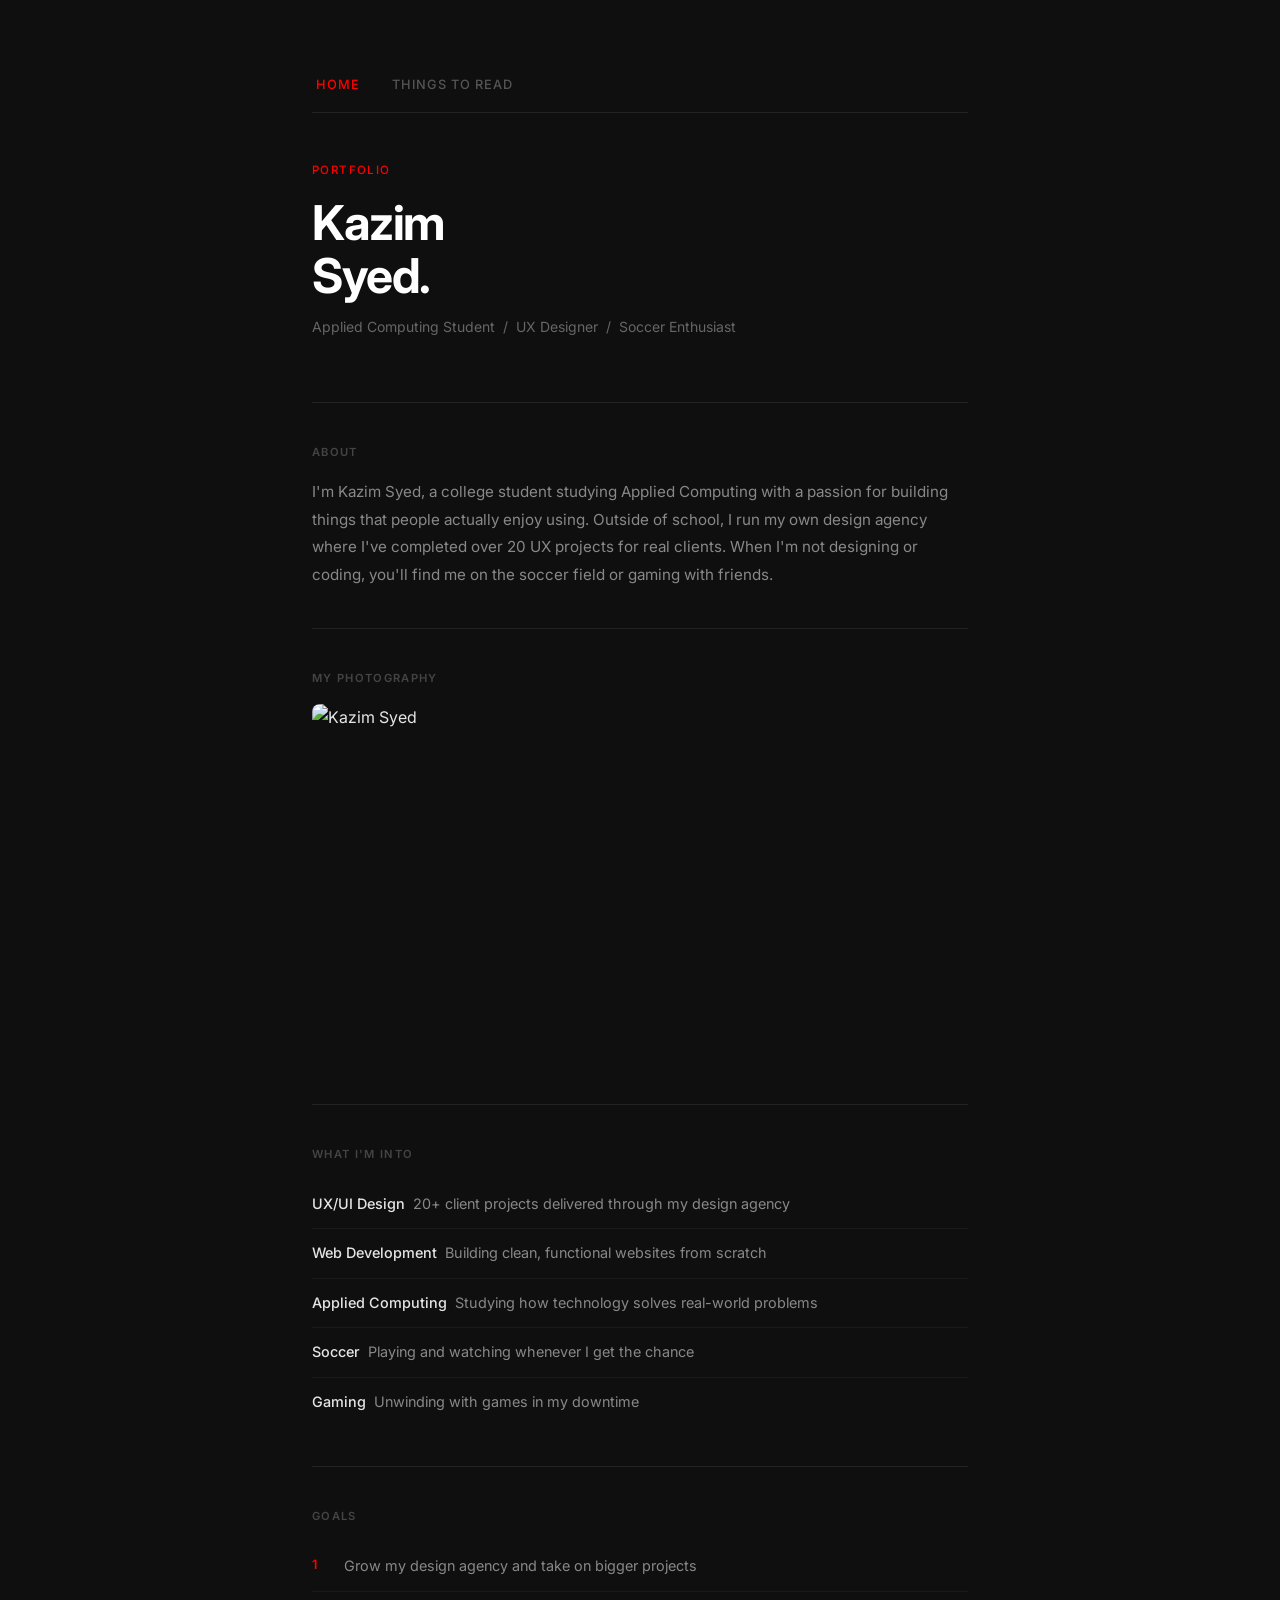
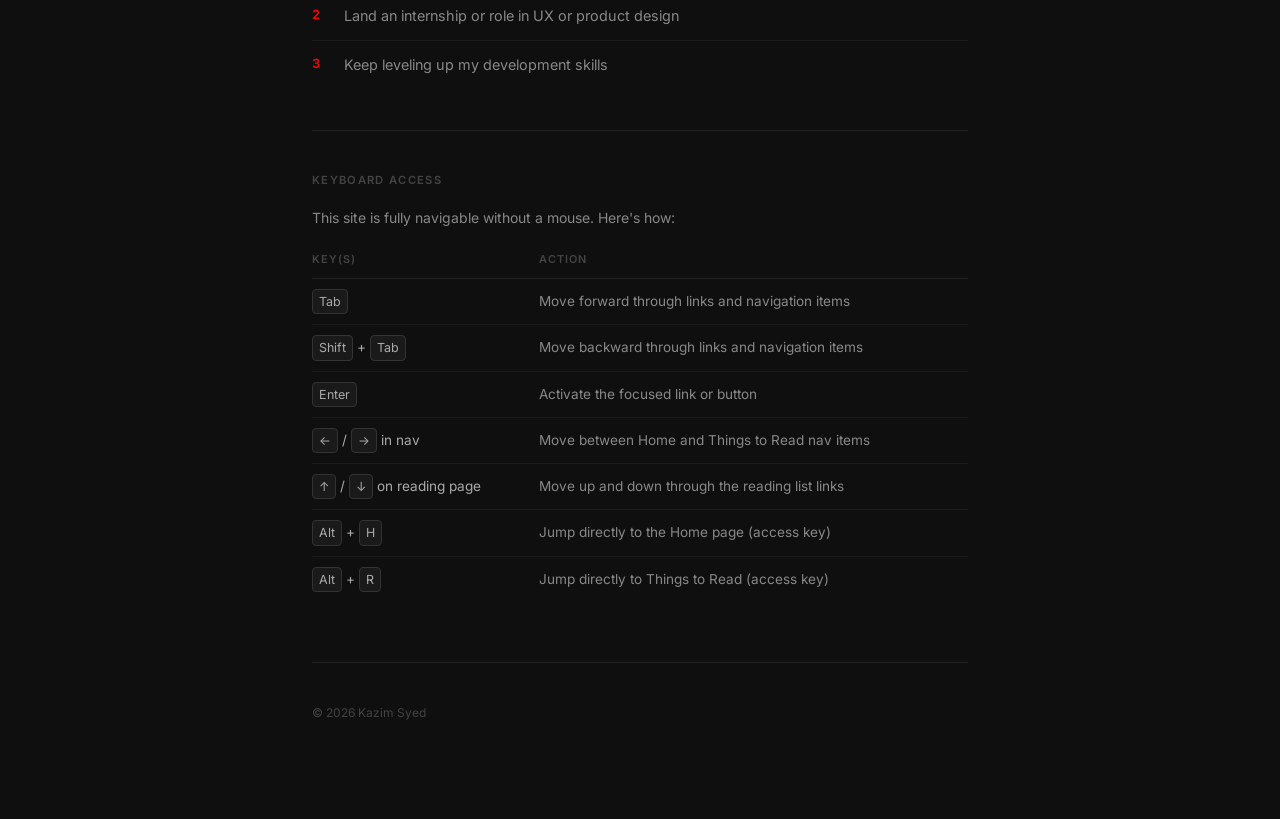
==== index.html @ b73573e6 "Initial site publish" ====
<!DOCTYPE html>
<html lang="en">
<head>
  <meta charset="UTF-8">
  <meta name="viewport" content="width=device-width, initial-scale=1.0">
  <title>Kazim Syed — Designer, Developer, Creator</title>
  <link rel="stylesheet" href="styles/style.css">
</head>
<body>

  <nav aria-label="Site navigation">
    <ul class="nav-list" role="menubar">
      <li role="none"><a href="index.html" role="menuitem" tabindex="0" accesskey="h" aria-current="page">Home</a></li>
      <li role="none"><a href="reading.html" role="menuitem" tabindex="0" accesskey="r">Things to Read</a></li>
    </ul>
  </nav>

  <header>
    <div class="header-inner">
      <p class="eyebrow">Portfolio</p>
      <h1>Kazim<br>Syed.</h1>
      <p class="tagline">Applied Computing Student&nbsp;&nbsp;/&nbsp;&nbsp;UX Designer&nbsp;&nbsp;/&nbsp;&nbsp;Soccer Enthusiast</p>
    </div>
  </header>

  <main>
    <section class="section-bio">
      <span class="section-label">About</span>
      <p>
        I'm Kazim Syed, a college student studying Applied Computing with a passion for building things
        that people actually enjoy using. Outside of school, I run my own design agency where I've
        completed over 20 UX projects for real clients. When I'm not designing or coding, you'll find
        me on the soccer field or gaming with friends.
      </p>
    </section>

    <section class="section-photo">
      <span class="section-label">My Photography</span>
      <img src="images/photo.jpg" alt="Kazim Syed">
    </section>

    <section class="section-list">
      <span class="section-label">What I'm Into</span>
      <ul>
        <li><strong>UX/UI Design</strong><span>20+ client projects delivered through my design agency</span></li>
        <li><strong>Web Development</strong><span>Building clean, functional websites from scratch</span></li>
        <li><strong>Applied Computing</strong><span>Studying how technology solves real-world problems</span></li>
        <li><strong>Soccer</strong><span>Playing and watching whenever I get the chance</span></li>
        <li><strong>Gaming</strong><span>Unwinding with games in my downtime</span></li>
      </ul>
    </section>

    <section class="section-goals">
      <span class="section-label">Goals</span>
      <ol>
        <li>Grow my design agency and take on bigger projects</li>
        <li>Land an internship or role in UX or product design</li>
        <li>Keep leveling up my development skills</li>
      </ol>
    </section>

    <section class="section-keyboard" aria-labelledby="kb-heading">
      <span class="section-label" id="kb-heading">Keyboard Access</span>

      <p class="keyboard-intro">
        This site is fully navigable without a mouse. Here's how:
      </p>

      <table class="kb-table" aria-label="Keyboard shortcuts">
        <thead>
          <tr>
            <th scope="col">Key(s)</th>
            <th scope="col">Action</th>
          </tr>
        </thead>
        <tbody>
          <tr>
            <td><kbd>Tab</kbd></td>
            <td>Move forward through links and navigation items</td>
          </tr>
          <tr>
            <td><kbd>Shift</kbd> + <kbd>Tab</kbd></td>
            <td>Move backward through links and navigation items</td>
          </tr>
          <tr>
            <td><kbd>Enter</kbd></td>
            <td>Activate the focused link or button</td>
          </tr>
          <tr>
            <td><kbd>←</kbd> / <kbd>→</kbd> in nav</td>
            <td>Move between Home and Things to Read nav items</td>
          </tr>
          <tr>
            <td><kbd>↑</kbd> / <kbd>↓</kbd> on reading page</td>
            <td>Move up and down through the reading list links</td>
          </tr>
          <tr>
            <td><kbd>Alt</kbd> + <kbd>H</kbd></td>
            <td>Jump directly to the Home page (access key)</td>
          </tr>
          <tr>
            <td><kbd>Alt</kbd> + <kbd>R</kbd></td>
            <td>Jump directly to Things to Read (access key)</td>
          </tr>
        </tbody>
      </table>
    </section>
  </main>

  <footer>
    <p>&copy; 2026 Kazim Syed</p>
  </footer>

  <script src="scripts/main.js"></script>
</body>
</html>
---- styles/style.css ----
@import url('https://fonts.googleapis.com/css2?family=Inter:wght@300;400;500;600;700&display=swap');

* {
  box-sizing: border-box;
  margin: 0;
  padding: 0;
}

body {
  font-family: 'Inter', -apple-system, sans-serif;
  background: #0f0f0f;
  color: #e5e5e5;
  line-height: 1.7;
  -webkit-font-smoothing: antialiased;
  max-width: 720px;
  margin: 0 auto;
  padding: 72px 32px 96px;
}

/* ── NAV ── */
nav {
  margin-bottom: 48px;
}

.nav-list {
  display: flex;
  gap: 24px;
  list-style: none;
  padding: 0;
  border-bottom: 1px solid #222;
  padding-bottom: 16px;
}

.nav-list li {
  padding: 0;
  border: none;
}

.nav-list a {
  font-size: 0.8rem;
  font-weight: 500;
  letter-spacing: 0.08em;
  text-transform: uppercase;
  color: #555;
  text-decoration: none;
  padding: 6px 4px;
  border-radius: 4px;
  transition: color 0.15s;
}

.nav-list a:hover {
  color: #e5e5e5;
}

.nav-list a[aria-current="page"] {
  color: #ff0000;
}

.nav-list a:focus-visible {
  outline: 2px solid #ff0000;
  outline-offset: 4px;
  color: #e5e5e5;
}

/* ── HEADER ── */
header {
  margin-bottom: 64px;
}

.eyebrow {
  font-size: 0.72rem;
  font-weight: 500;
  letter-spacing: 0.12em;
  text-transform: uppercase;
  color: #ff0000;
  margin-bottom: 16px;
}

header h1 {
  font-size: 3rem;
  font-weight: 700;
  letter-spacing: -0.03em;
  line-height: 1.1;
  color: #fff;
  margin-bottom: 12px;
}

.tagline {
  font-size: 0.875rem;
  color: #666;
}

/* ── SECTIONS ── */
section {
  padding: 40px 0;
  border-top: 1px solid #222;
}

.section-label {
  display: block;
  font-size: 0.7rem;
  font-weight: 600;
  letter-spacing: 0.12em;
  text-transform: uppercase;
  color: #444;
  margin-bottom: 16px;
}

/* ── BIO ── */
.section-bio p {
  font-size: 0.95rem;
  color: #888;
  line-height: 1.8;
}

/* ── PHOTO ── */
.section-photo img {
  display: block;
  width: 100%;
  height: 360px;
  object-fit: cover;
  object-position: center top;
  border-radius: 8px;
}

/* ── LISTS ── */
ul, ol {
  list-style: none;
  padding: 0;
}

ul li, ol li {
  padding: 12px 0;
  border-bottom: 1px solid #1a1a1a;
  font-size: 0.9rem;
  color: #888;
}

ul li:last-child, ol li:last-child {
  border-bottom: none;
}

ul li strong {
  color: #e5e5e5;
  font-weight: 500;
  margin-right: 8px;
}

ol {
  counter-reset: goals;
}

ol li {
  counter-increment: goals;
  display: flex;
  gap: 16px;
}

ol li::before {
  content: counter(goals);
  color: #ff0000;
  font-weight: 600;
  font-size: 0.8rem;
  min-width: 16px;
}

/* ── READING LIST ── */
.reading-list li::before {
  display: none;
  content: none;
}

.reading-list li {
  display: block;
}

.reading-list {
  counter-reset: none;
  margin-bottom: 32px;
}

.reading-list li {
  counter-increment: none;
  display: block;
  padding: 0;
}

.reading-list li a {
  display: flex;
  flex-direction: column;
  padding: 14px 0;
  border-bottom: 1px solid #1a1a1a;
  text-decoration: none;
  border-radius: 4px;
  transition: padding-left 0.15s;
}

.reading-list li:last-child a {
  border-bottom: none;
}

.reading-list li a:hover {
  padding-left: 8px;
}

.reading-list li a:focus-visible {
  outline: 2px solid #ff0000;
  outline-offset: 4px;
  padding-left: 8px;
}

.link-title {
  font-size: 0.9rem;
  font-weight: 500;
  color: #e5e5e5;
}

.link-source {
  font-size: 0.75rem;
  color: #555;
  margin-top: 2px;
}

/* highlighted link when navigated via keyboard arrow keys */
.reading-list li a.kb-focus {
  outline: 2px solid #ff0000;
  outline-offset: 4px;
  padding-left: 8px;
}

/* ── KEYBOARD DOCS ── */
.keyboard-intro {
  font-size: 0.875rem;
  color: #888;
  margin-bottom: 20px;
}

.kb-table {
  width: 100%;
  border-collapse: collapse;
  font-size: 0.85rem;
  margin-bottom: 20px;
}

.kb-table th {
  text-align: left;
  font-size: 0.68rem;
  font-weight: 600;
  letter-spacing: 0.1em;
  text-transform: uppercase;
  color: #444;
  padding: 0 12px 10px 0;
  border-bottom: 1px solid #222;
}

.kb-table td {
  padding: 10px 12px 10px 0;
  border-bottom: 1px solid #1a1a1a;
  color: #888;
  vertical-align: middle;
}

.kb-table tr:last-child td {
  border-bottom: none;
}

.kb-table td:first-child {
  white-space: nowrap;
  color: #aaa;
}

.keyboard-note {
  font-size: 0.82rem;
  color: #555;
  line-height: 1.7;
  border-left: 2px solid #ff0000;
  padding-left: 14px;
}

.keyboard-note strong {
  color: #888;
}

.keyboard-note em {
  color: #aaa;
  font-style: normal;
  font-weight: 500;
}

kbd {
  display: inline-block;
  padding: 1px 6px;
  border: 1px solid #333;
  border-radius: 4px;
  background: #1a1a1a;
  color: #aaa;
  font-family: inherit;
  font-size: 0.78rem;
}

/* ── FOOTER ── */
footer {
  padding-top: 40px;
  border-top: 1px solid #222;
  font-size: 0.75rem;
  color: #444;
}
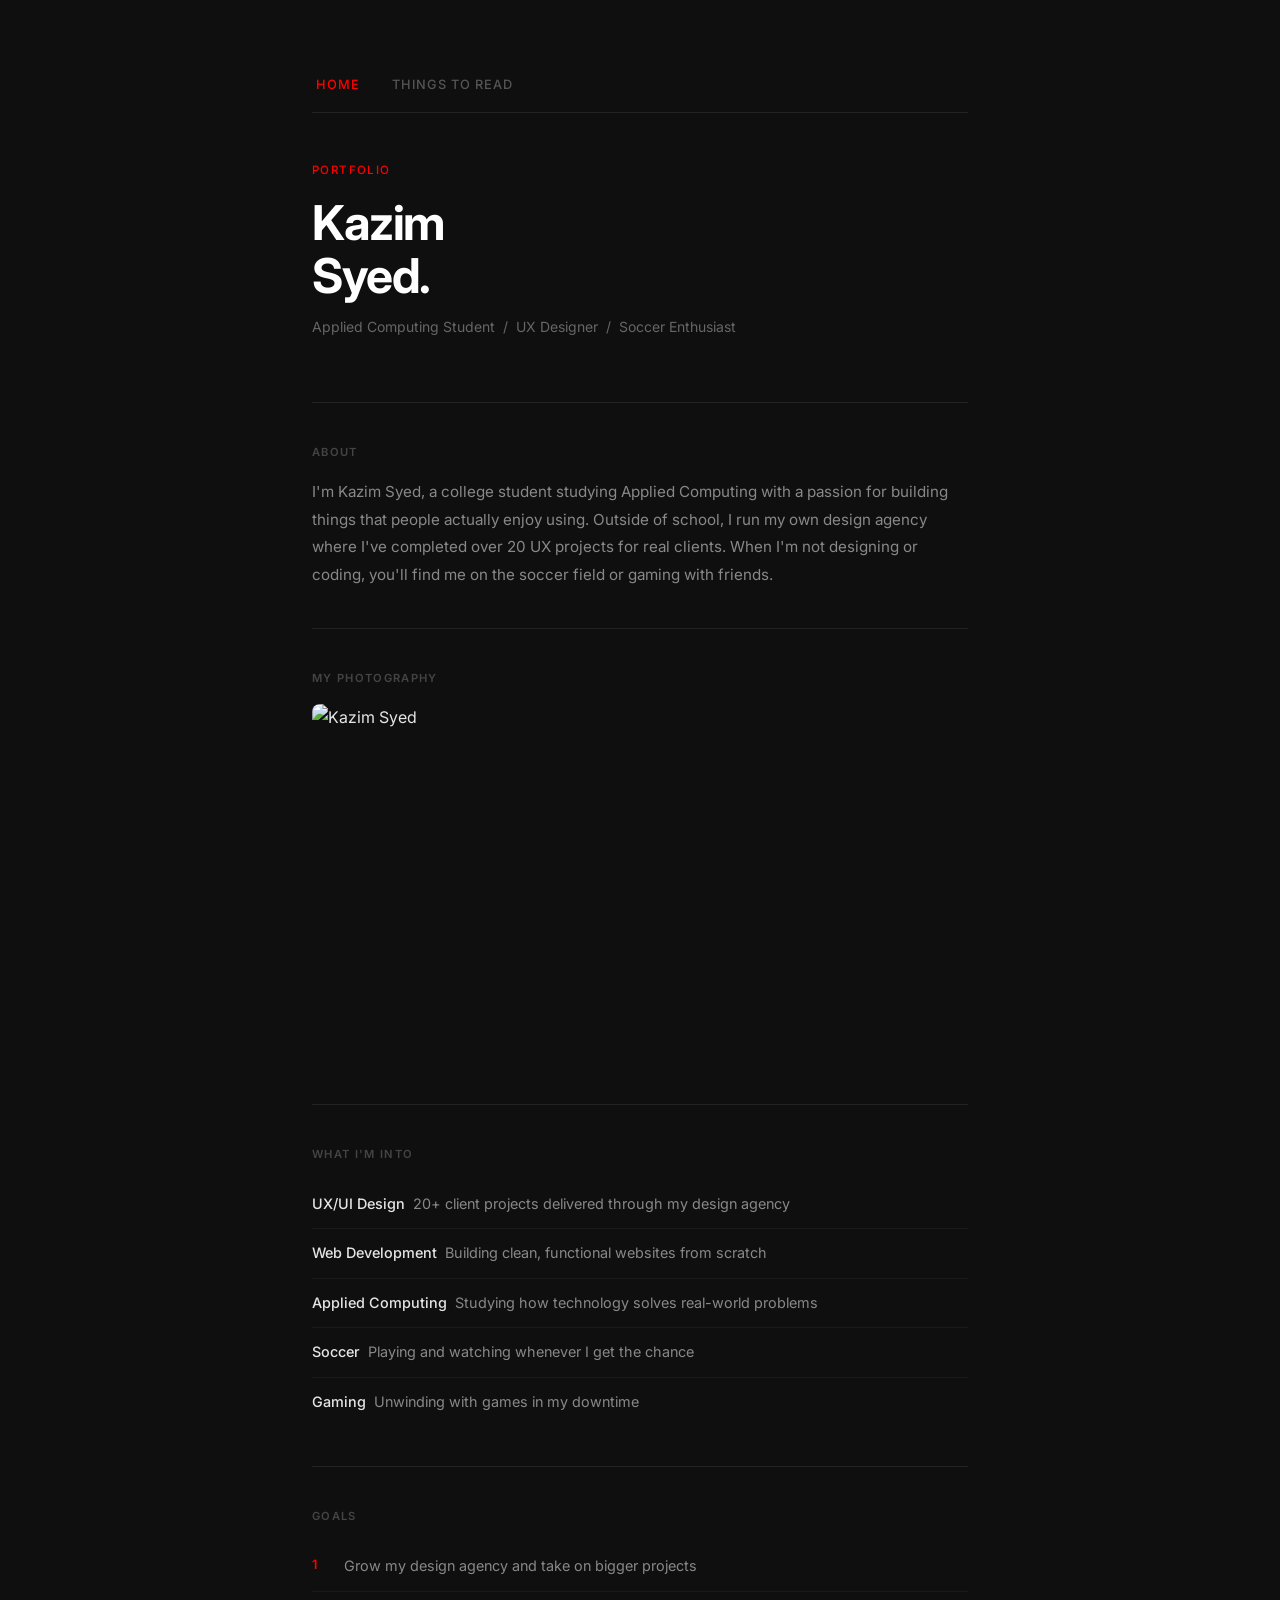
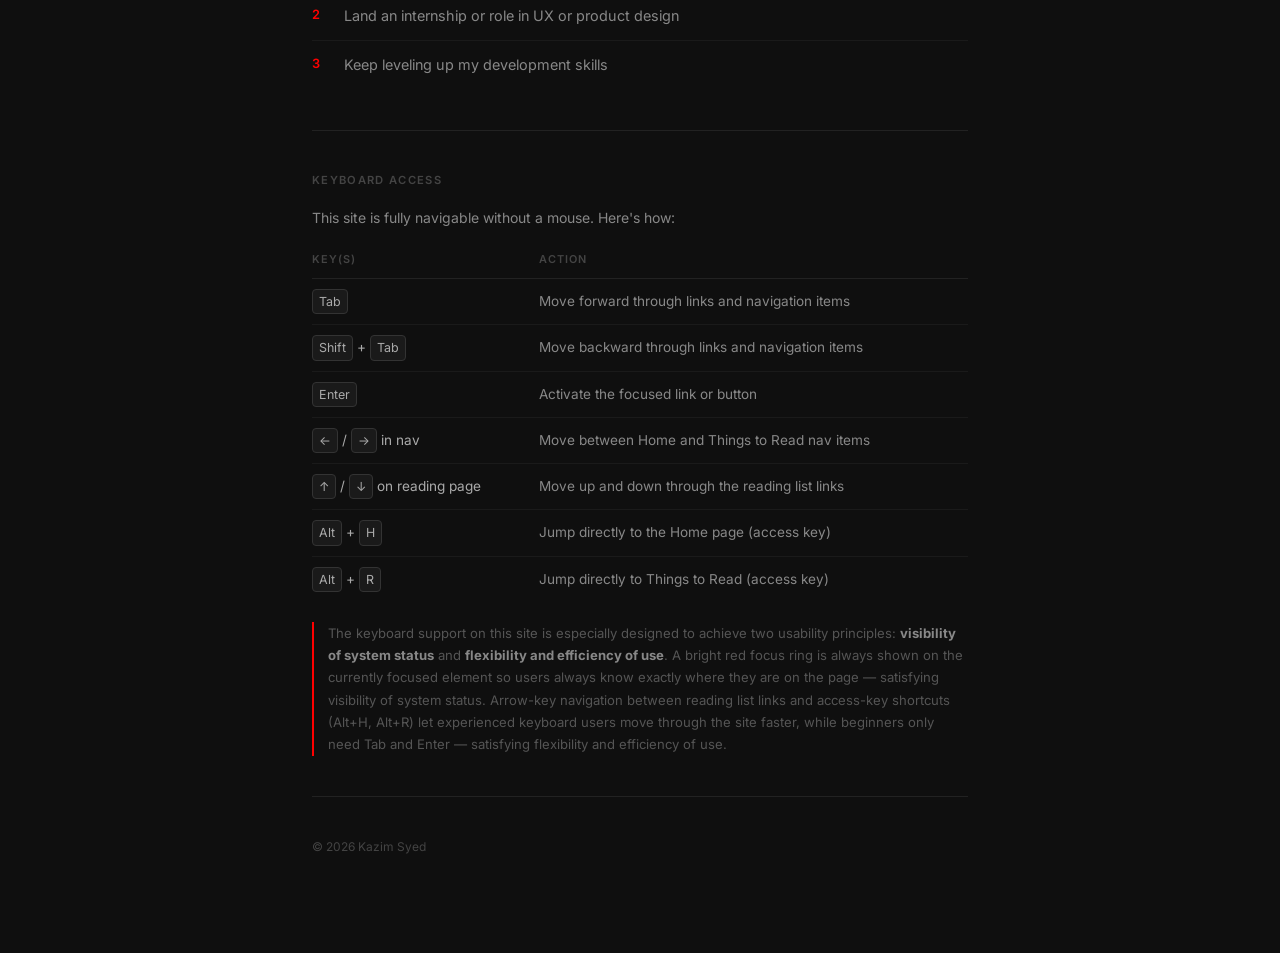
==== commit 00e40c7f: "Add usability principles note to keyboard documentation" ====
--- a/index.html
+++ b/index.html
@@ -104,6 +104,16 @@
           </tr>
         </tbody>
       </table>
+
+      <p class="keyboard-note">
+        The keyboard support on this site is especially designed to achieve two usability principles:
+        <strong>visibility of system status</strong> and <strong>flexibility and efficiency of use</strong>.
+        A bright red focus ring is always shown on the currently focused element so users always know
+        exactly where they are on the page — satisfying visibility of system status.
+        Arrow-key navigation between reading list links and access-key shortcuts (Alt+H, Alt+R) let
+        experienced keyboard users move through the site faster, while beginners only need Tab and
+        Enter — satisfying flexibility and efficiency of use.
+      </p>
     </section>
   </main>
 
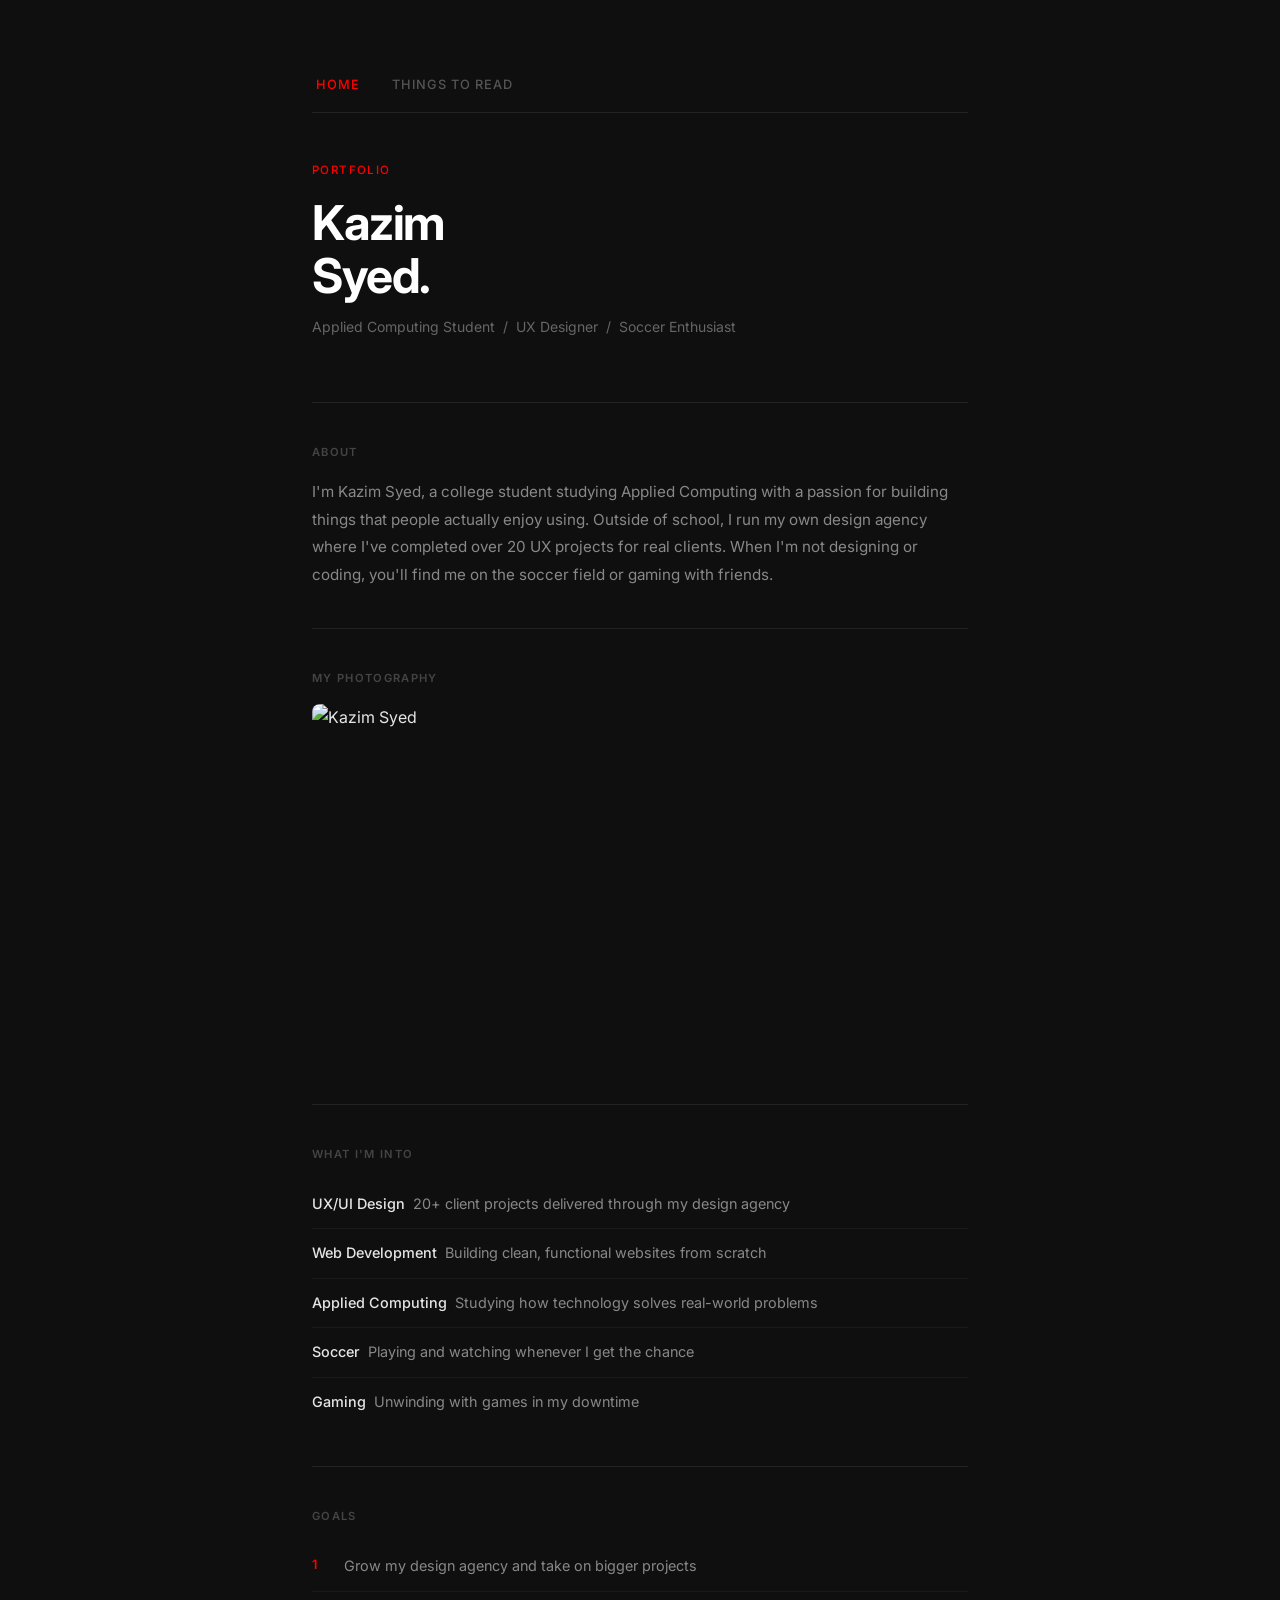
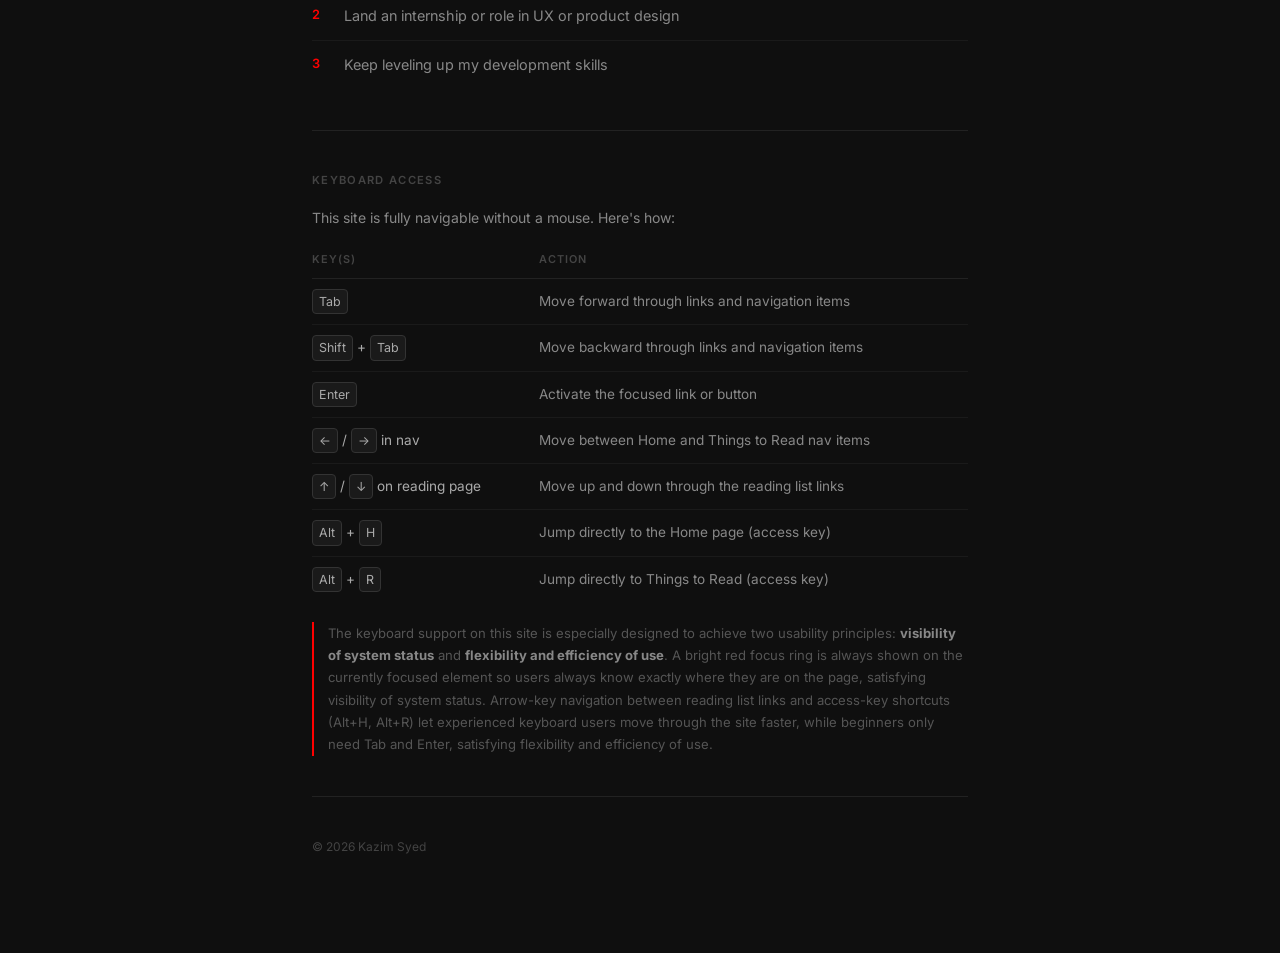
==== commit 4f3ec2f9: "Remove em dashes from keyboard note" ====
--- a/index.html
+++ b/index.html
@@ -109,10 +109,10 @@
         The keyboard support on this site is especially designed to achieve two usability principles:
         <strong>visibility of system status</strong> and <strong>flexibility and efficiency of use</strong>.
         A bright red focus ring is always shown on the currently focused element so users always know
-        exactly where they are on the page — satisfying visibility of system status.
+        exactly where they are on the page, satisfying visibility of system status.
         Arrow-key navigation between reading list links and access-key shortcuts (Alt+H, Alt+R) let
         experienced keyboard users move through the site faster, while beginners only need Tab and
-        Enter — satisfying flexibility and efficiency of use.
+        Enter, satisfying flexibility and efficiency of use.
       </p>
     </section>
   </main>
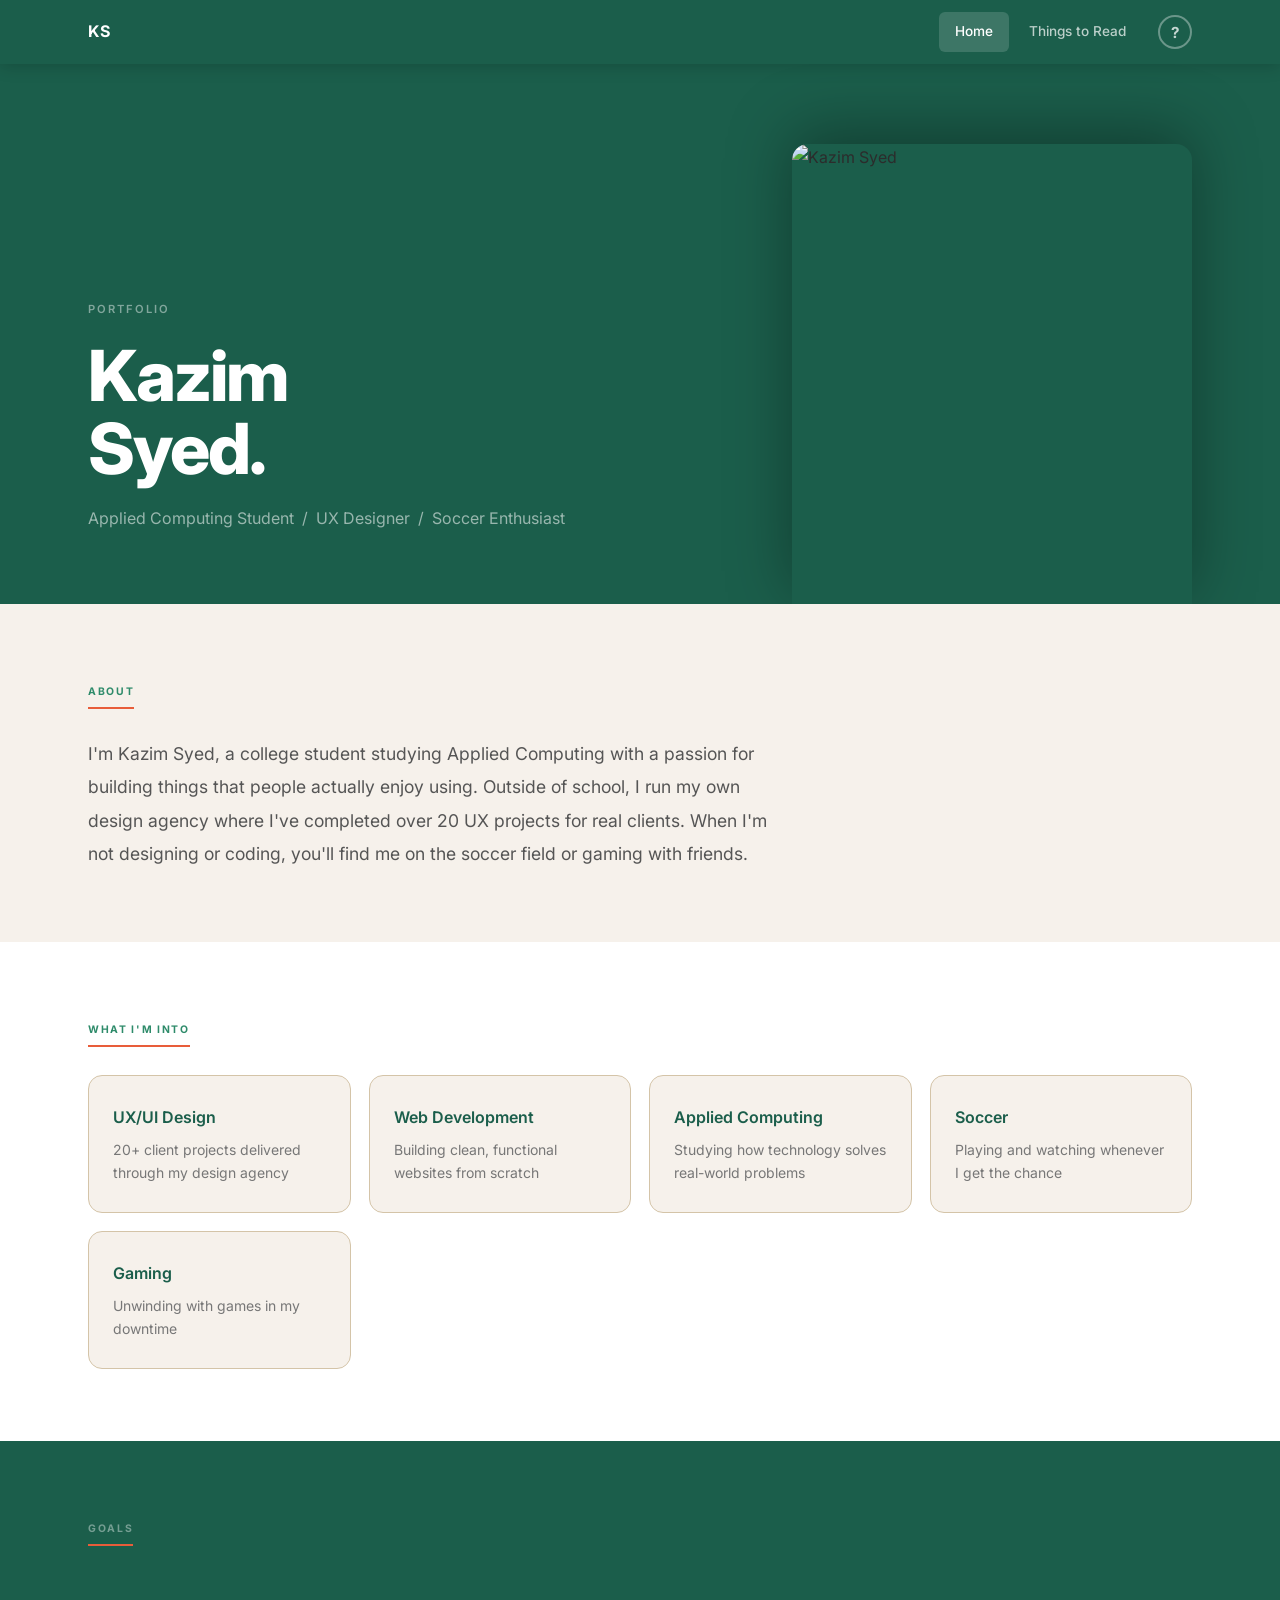
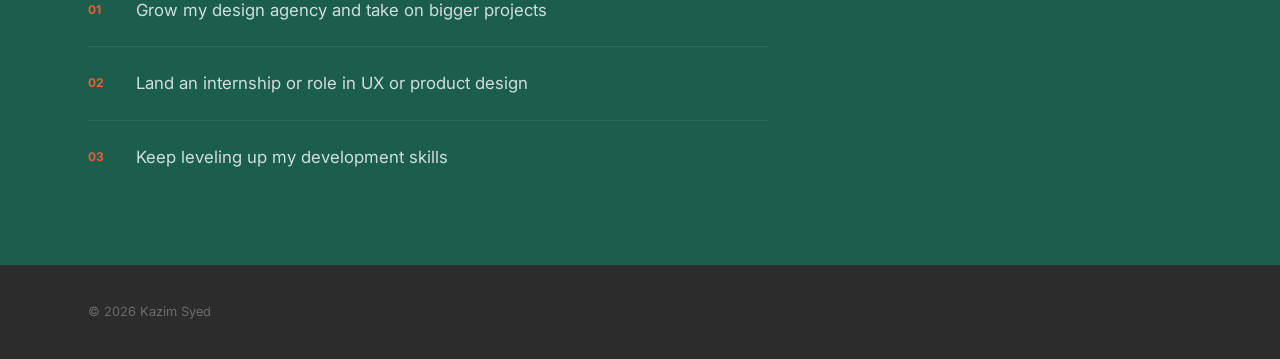
==== commit e3c9c3c4: "Full redesign: new color palette, full-width layout, ? keyboard modal" ====
--- a/index.html
+++ b/index.html
@@ -8,64 +8,24 @@
 </head>
 <body>
 
-  <nav aria-label="Site navigation">
-    <ul class="nav-list" role="menubar">
-      <li role="none"><a href="index.html" role="menuitem" tabindex="0" accesskey="h" aria-current="page">Home</a></li>
-      <li role="none"><a href="reading.html" role="menuitem" tabindex="0" accesskey="r">Things to Read</a></li>
-    </ul>
+  <nav class="nav" aria-label="Site navigation">
+    <div class="nav-inner">
+      <a class="nav-brand" href="index.html">KS</a>
+      <ul class="nav-list" role="menubar">
+        <li role="none"><a href="index.html" role="menuitem" tabindex="0" accesskey="h" aria-current="page">Home</a></li>
+        <li role="none"><a href="reading.html" role="menuitem" tabindex="0" accesskey="r">Things to Read</a></li>
+      </ul>
+      <button class="nav-help" id="help-btn" aria-label="Keyboard shortcuts" aria-haspopup="dialog" aria-expanded="false">?</button>
+    </div>
   </nav>
 
-  <header>
-    <div class="header-inner">
-      <p class="eyebrow">Portfolio</p>
-      <h1>Kazim<br>Syed.</h1>
-      <p class="tagline">Applied Computing Student&nbsp;&nbsp;/&nbsp;&nbsp;UX Designer&nbsp;&nbsp;/&nbsp;&nbsp;Soccer Enthusiast</p>
-    </div>
-  </header>
-
-  <main>
-    <section class="section-bio">
-      <span class="section-label">About</span>
-      <p>
-        I'm Kazim Syed, a college student studying Applied Computing with a passion for building things
-        that people actually enjoy using. Outside of school, I run my own design agency where I've
-        completed over 20 UX projects for real clients. When I'm not designing or coding, you'll find
-        me on the soccer field or gaming with friends.
-      </p>
-    </section>
-
-    <section class="section-photo">
-      <span class="section-label">My Photography</span>
-      <img src="images/photo.jpg" alt="Kazim Syed">
-    </section>
-
-    <section class="section-list">
-      <span class="section-label">What I'm Into</span>
-      <ul>
-        <li><strong>UX/UI Design</strong><span>20+ client projects delivered through my design agency</span></li>
-        <li><strong>Web Development</strong><span>Building clean, functional websites from scratch</span></li>
-        <li><strong>Applied Computing</strong><span>Studying how technology solves real-world problems</span></li>
-        <li><strong>Soccer</strong><span>Playing and watching whenever I get the chance</span></li>
-        <li><strong>Gaming</strong><span>Unwinding with games in my downtime</span></li>
-      </ul>
-    </section>
-
-    <section class="section-goals">
-      <span class="section-label">Goals</span>
-      <ol>
-        <li>Grow my design agency and take on bigger projects</li>
-        <li>Land an internship or role in UX or product design</li>
-        <li>Keep leveling up my development skills</li>
-      </ol>
-    </section>
-
-    <section class="section-keyboard" aria-labelledby="kb-heading">
-      <span class="section-label" id="kb-heading">Keyboard Access</span>
-
-      <p class="keyboard-intro">
-        This site is fully navigable without a mouse. Here's how:
-      </p>
-
+  <div class="modal-overlay" id="help-modal" role="dialog" aria-modal="true" aria-labelledby="modal-title" hidden>
+    <div class="modal">
+      <div class="modal-header">
+        <h2 id="modal-title">Keyboard Access</h2>
+        <button class="modal-close" id="modal-close" aria-label="Close">✕</button>
+      </div>
+      <p class="modal-intro">This site is fully navigable without a mouse. Here's how:</p>
       <table class="kb-table" aria-label="Keyboard shortcuts">
         <thead>
           <tr>
@@ -74,51 +34,97 @@
           </tr>
         </thead>
         <tbody>
-          <tr>
-            <td><kbd>Tab</kbd></td>
-            <td>Move forward through links and navigation items</td>
-          </tr>
-          <tr>
-            <td><kbd>Shift</kbd> + <kbd>Tab</kbd></td>
-            <td>Move backward through links and navigation items</td>
-          </tr>
-          <tr>
-            <td><kbd>Enter</kbd></td>
-            <td>Activate the focused link or button</td>
-          </tr>
-          <tr>
-            <td><kbd>←</kbd> / <kbd>→</kbd> in nav</td>
-            <td>Move between Home and Things to Read nav items</td>
-          </tr>
-          <tr>
-            <td><kbd>↑</kbd> / <kbd>↓</kbd> on reading page</td>
-            <td>Move up and down through the reading list links</td>
-          </tr>
-          <tr>
-            <td><kbd>Alt</kbd> + <kbd>H</kbd></td>
-            <td>Jump directly to the Home page (access key)</td>
-          </tr>
-          <tr>
-            <td><kbd>Alt</kbd> + <kbd>R</kbd></td>
-            <td>Jump directly to Things to Read (access key)</td>
-          </tr>
+          <tr><td><kbd>Tab</kbd></td><td>Move forward through links and navigation items</td></tr>
+          <tr><td><kbd>Shift</kbd> + <kbd>Tab</kbd></td><td>Move backward through links and navigation items</td></tr>
+          <tr><td><kbd>Enter</kbd></td><td>Activate the focused link or button</td></tr>
+          <tr><td><kbd>←</kbd> / <kbd>→</kbd> in nav</td><td>Move between Home and Things to Read nav items</td></tr>
+          <tr><td><kbd>↑</kbd> / <kbd>↓</kbd> on reading page</td><td>Move up and down through the reading list links</td></tr>
+          <tr><td><kbd>Alt</kbd> + <kbd>H</kbd></td><td>Jump directly to the Home page</td></tr>
+          <tr><td><kbd>Alt</kbd> + <kbd>R</kbd></td><td>Jump directly to Things to Read</td></tr>
+          <tr><td><kbd>Esc</kbd></td><td>Close this help panel</td></tr>
         </tbody>
       </table>
-
       <p class="keyboard-note">
         The keyboard support on this site is especially designed to achieve two usability principles:
         <strong>visibility of system status</strong> and <strong>flexibility and efficiency of use</strong>.
-        A bright red focus ring is always shown on the currently focused element so users always know
-        exactly where they are on the page, satisfying visibility of system status.
-        Arrow-key navigation between reading list links and access-key shortcuts (Alt+H, Alt+R) let
-        experienced keyboard users move through the site faster, while beginners only need Tab and
-        Enter, satisfying flexibility and efficiency of use.
+        A focus ring is always shown on the active element so you always know exactly where you are,
+        satisfying visibility of system status. Arrow-key navigation and access-key shortcuts let
+        experienced keyboard users move faster, while beginners only need Tab and Enter, satisfying
+        flexibility and efficiency of use.
       </p>
+    </div>
+  </div>
+
+  <header class="hero">
+    <div class="hero-inner">
+      <div class="hero-text">
+        <span class="eyebrow">Portfolio</span>
+        <h1>Kazim<br>Syed.</h1>
+        <p class="tagline">Applied Computing Student &nbsp;/&nbsp; UX Designer &nbsp;/&nbsp; Soccer Enthusiast</p>
+      </div>
+      <div class="hero-image">
+        <img src="images/photo.jpg" alt="Kazim Syed">
+      </div>
+    </div>
+  </header>
+
+  <main>
+    <section class="section-bio">
+      <div class="container">
+        <span class="section-label">About</span>
+        <p>
+          I'm Kazim Syed, a college student studying Applied Computing with a passion for building things
+          that people actually enjoy using. Outside of school, I run my own design agency where I've
+          completed over 20 UX projects for real clients. When I'm not designing or coding, you'll find
+          me on the soccer field or gaming with friends.
+        </p>
+      </div>
+    </section>
+
+    <section class="section-list">
+      <div class="container">
+        <span class="section-label">What I'm Into</span>
+        <ul class="interest-grid">
+          <li>
+            <strong>UX/UI Design</strong>
+            <span>20+ client projects delivered through my design agency</span>
+          </li>
+          <li>
+            <strong>Web Development</strong>
+            <span>Building clean, functional websites from scratch</span>
+          </li>
+          <li>
+            <strong>Applied Computing</strong>
+            <span>Studying how technology solves real-world problems</span>
+          </li>
+          <li>
+            <strong>Soccer</strong>
+            <span>Playing and watching whenever I get the chance</span>
+          </li>
+          <li>
+            <strong>Gaming</strong>
+            <span>Unwinding with games in my downtime</span>
+          </li>
+        </ul>
+      </div>
+    </section>
+
+    <section class="section-goals">
+      <div class="container">
+        <span class="section-label">Goals</span>
+        <ol class="goals-list">
+          <li>Grow my design agency and take on bigger projects</li>
+          <li>Land an internship or role in UX or product design</li>
+          <li>Keep leveling up my development skills</li>
+        </ol>
+      </div>
     </section>
   </main>
 
   <footer>
-    <p>&copy; 2026 Kazim Syed</p>
+    <div class="container">
+      <p>&copy; 2026 Kazim Syed</p>
+    </div>
   </footer>
 
   <script src="scripts/main.js"></script>
--- a/styles/style.css
+++ b/styles/style.css
@@ -1,34 +1,66 @@
-@import url('https://fonts.googleapis.com/css2?family=Inter:wght@300;400;500;600;700&display=swap');
-
-* {
+@import url('https://fonts.googleapis.com/css2?family=Inter:wght@300;400;500;600;700;800&display=swap');
+
+*, *::before, *::after {
   box-sizing: border-box;
   margin: 0;
   padding: 0;
 }
 
+:root {
+  --linen:      #F6F1EB;
+  --viridian:   #1B5E4B;
+  --emerald:    #2E8B6A;
+  --sand:       #D4C4A8;
+  --soft-black: #2C2C2C;
+  --coral:      #E85D3A;
+}
+
 body {
   font-family: 'Inter', -apple-system, sans-serif;
-  background: #0f0f0f;
-  color: #e5e5e5;
+  background: var(--linen);
+  color: var(--soft-black);
   line-height: 1.7;
   -webkit-font-smoothing: antialiased;
-  max-width: 720px;
+}
+
+.container {
+  max-width: 1200px;
   margin: 0 auto;
-  padding: 72px 32px 96px;
+  padding: 0 48px;
 }
 
 /* ── NAV ── */
-nav {
-  margin-bottom: 48px;
+.nav {
+  background: var(--viridian);
+  position: sticky;
+  top: 0;
+  z-index: 100;
+  box-shadow: 0 2px 16px rgba(0, 0, 0, 0.18);
+}
+
+.nav-inner {
+  max-width: 1200px;
+  margin: 0 auto;
+  padding: 0 48px;
+  height: 64px;
+  display: flex;
+  align-items: center;
+}
+
+.nav-brand {
+  font-size: 1rem;
+  font-weight: 700;
+  letter-spacing: 0.06em;
+  color: #fff;
+  text-decoration: none;
+  margin-right: auto;
 }
 
 .nav-list {
   display: flex;
-  gap: 24px;
+  gap: 4px;
   list-style: none;
-  padding: 0;
-  border-bottom: 1px solid #222;
-  padding-bottom: 16px;
+  margin-right: 16px;
 }
 
 .nav-list li {
@@ -37,226 +69,425 @@
 }
 
 .nav-list a {
-  font-size: 0.8rem;
+  display: block;
+  font-size: 0.85rem;
   font-weight: 500;
-  letter-spacing: 0.08em;
+  color: rgba(255, 255, 255, 0.7);
+  text-decoration: none;
+  padding: 8px 16px;
+  border-radius: 6px;
+  transition: background 0.15s, color 0.15s;
+}
+
+.nav-list a:hover {
+  background: rgba(255, 255, 255, 0.12);
+  color: #fff;
+}
+
+.nav-list a[aria-current="page"] {
+  background: rgba(255, 255, 255, 0.15);
+  color: #fff;
+}
+
+.nav-list a:focus-visible {
+  outline: 2px solid var(--coral);
+  outline-offset: 2px;
+}
+
+.nav-help {
+  width: 34px;
+  height: 34px;
+  border-radius: 50%;
+  border: 2px solid rgba(255, 255, 255, 0.35);
+  background: transparent;
+  color: rgba(255, 255, 255, 0.75);
+  font-size: 0.95rem;
+  font-weight: 700;
+  font-family: inherit;
+  cursor: pointer;
+  display: flex;
+  align-items: center;
+  justify-content: center;
+  transition: background 0.15s, border-color 0.15s, color 0.15s;
+  flex-shrink: 0;
+}
+
+.nav-help:hover {
+  background: rgba(255, 255, 255, 0.15);
+  border-color: #fff;
+  color: #fff;
+}
+
+.nav-help:focus-visible {
+  outline: 2px solid var(--coral);
+  outline-offset: 3px;
+}
+
+/* ── HERO (index) ── */
+.hero {
+  background: var(--viridian);
+  overflow: hidden;
+  padding-top: 80px;
+}
+
+.hero-inner {
+  max-width: 1200px;
+  margin: 0 auto;
+  padding: 0 48px;
+  display: grid;
+  grid-template-columns: 1fr 400px;
+  gap: 64px;
+  align-items: flex-end;
+}
+
+.hero-text {
+  padding-bottom: 72px;
+}
+
+.eyebrow {
+  font-size: 0.7rem;
+  font-weight: 600;
+  letter-spacing: 0.18em;
   text-transform: uppercase;
-  color: #555;
-  text-decoration: none;
-  padding: 6px 4px;
-  border-radius: 4px;
-  transition: color 0.15s;
-}
-
-.nav-list a:hover {
-  color: #e5e5e5;
-}
-
-.nav-list a[aria-current="page"] {
-  color: #ff0000;
-}
-
-.nav-list a:focus-visible {
-  outline: 2px solid #ff0000;
-  outline-offset: 4px;
-  color: #e5e5e5;
-}
-
-/* ── HEADER ── */
-header {
-  margin-bottom: 64px;
-}
-
-.eyebrow {
-  font-size: 0.72rem;
-  font-weight: 500;
-  letter-spacing: 0.12em;
-  text-transform: uppercase;
-  color: #ff0000;
-  margin-bottom: 16px;
-}
-
-header h1 {
-  font-size: 3rem;
-  font-weight: 700;
+  color: rgba(255, 255, 255, 0.45);
+  margin-bottom: 20px;
+  display: block;
+}
+
+.hero h1 {
+  font-size: clamp(3rem, 5.5vw, 5.5rem);
+  font-weight: 800;
+  letter-spacing: -0.03em;
+  line-height: 1.05;
+  color: #fff;
+  margin-bottom: 20px;
+}
+
+.tagline {
+  font-size: 1rem;
+  color: rgba(255, 255, 255, 0.55);
+  line-height: 1.6;
+}
+
+.hero-image {
+  align-self: flex-end;
+}
+
+.hero-image img {
+  display: block;
+  width: 100%;
+  height: 460px;
+  object-fit: cover;
+  object-position: center top;
+  border-radius: 16px 16px 0 0;
+  box-shadow: 0 -12px 64px rgba(0, 0, 0, 0.35);
+}
+
+/* ── READING HERO ── */
+.reading-hero {
+  background: var(--viridian);
+  padding: 80px 0;
+}
+
+.reading-hero h1 {
+  font-size: clamp(2.5rem, 4.5vw, 4.5rem);
+  font-weight: 800;
   letter-spacing: -0.03em;
   line-height: 1.1;
   color: #fff;
-  margin-bottom: 12px;
-}
-
-.tagline {
+  margin-bottom: 16px;
+}
+
+.reading-hero .tagline {
+  font-size: 1rem;
+  color: rgba(255, 255, 255, 0.5);
+}
+
+/* ── SECTION BASE ── */
+section {
+  padding: 72px 0;
+}
+
+.section-label {
+  display: inline-block;
+  font-size: 0.65rem;
+  font-weight: 700;
+  letter-spacing: 0.16em;
+  text-transform: uppercase;
+  color: var(--emerald);
+  margin-bottom: 28px;
+  padding-bottom: 6px;
+  border-bottom: 2px solid var(--coral);
+}
+
+/* ── BIO ── */
+.section-bio {
+  background: var(--linen);
+}
+
+.section-bio p {
+  font-size: 1.1rem;
+  color: #555;
+  line-height: 1.9;
+  max-width: 700px;
+}
+
+/* ── INTERESTS GRID ── */
+.section-list {
+  background: #fff;
+}
+
+.interest-grid {
+  list-style: none;
+  display: grid;
+  grid-template-columns: repeat(auto-fill, minmax(260px, 1fr));
+  gap: 18px;
+}
+
+.interest-grid li {
+  background: var(--linen);
+  border: 1px solid var(--sand);
+  border-radius: 14px;
+  padding: 28px 24px;
+  display: flex;
+  flex-direction: column;
+  gap: 8px;
+  transition: box-shadow 0.2s, transform 0.2s;
+}
+
+.interest-grid li:hover {
+  box-shadow: 0 12px 40px rgba(27, 94, 75, 0.1);
+  transform: translateY(-3px);
+}
+
+.interest-grid li strong {
+  font-size: 1rem;
+  font-weight: 600;
+  color: var(--viridian);
+}
+
+.interest-grid li span {
   font-size: 0.875rem;
-  color: #666;
-}
-
-/* ── SECTIONS ── */
-section {
-  padding: 40px 0;
-  border-top: 1px solid #222;
-}
-
-.section-label {
-  display: block;
-  font-size: 0.7rem;
+  color: #777;
+  line-height: 1.6;
+}
+
+/* ── GOALS ── */
+.section-goals {
+  background: var(--viridian);
+}
+
+.section-goals .section-label {
+  color: rgba(255, 255, 255, 0.4);
+  border-bottom-color: var(--coral);
+}
+
+.goals-list {
+  list-style: none;
+  counter-reset: goals;
+  max-width: 680px;
+}
+
+.goals-list li {
+  counter-increment: goals;
+  display: flex;
+  gap: 24px;
+  align-items: flex-start;
+  padding: 22px 0;
+  border-bottom: 1px solid rgba(255, 255, 255, 0.08);
+  color: rgba(255, 255, 255, 0.8);
+  font-size: 1.05rem;
+}
+
+.goals-list li:last-child {
+  border-bottom: none;
+}
+
+.goals-list li::before {
+  content: counter(goals, decimal-leading-zero);
+  font-size: 0.75rem;
+  font-weight: 700;
+  color: var(--coral);
+  min-width: 24px;
+  padding-top: 4px;
+  flex-shrink: 0;
+}
+
+/* ── READING LIST ── */
+.section-links {
+  background: var(--linen);
+}
+
+.reading-category {
+  margin-bottom: 52px;
+}
+
+.reading-category:last-child {
+  margin-bottom: 0;
+}
+
+.reading-grid {
+  list-style: none;
+  display: grid;
+  grid-template-columns: repeat(auto-fill, minmax(300px, 1fr));
+  gap: 16px;
+}
+
+.reading-grid li {
+  padding: 0;
+  border: none;
+}
+
+.reading-grid li a {
+  display: flex;
+  flex-direction: column;
+  gap: 6px;
+  padding: 22px 20px;
+  background: #fff;
+  border: 1px solid var(--sand);
+  border-radius: 14px;
+  text-decoration: none;
+  transition: box-shadow 0.2s, transform 0.2s, border-color 0.2s;
+  height: 100%;
+}
+
+.reading-grid li a:hover {
+  box-shadow: 0 10px 40px rgba(27, 94, 75, 0.1);
+  transform: translateY(-3px);
+  border-color: var(--emerald);
+}
+
+.reading-grid li a:focus-visible {
+  outline: 2px solid var(--coral);
+  outline-offset: 3px;
+}
+
+.reading-grid li a.kb-focus {
+  outline: 2px solid var(--coral);
+  outline-offset: 3px;
+  transform: translateY(-3px);
+}
+
+.link-title {
+  font-size: 0.95rem;
   font-weight: 600;
-  letter-spacing: 0.12em;
-  text-transform: uppercase;
-  color: #444;
-  margin-bottom: 16px;
-}
-
-/* ── BIO ── */
-.section-bio p {
-  font-size: 0.95rem;
-  color: #888;
-  line-height: 1.8;
-}
-
-/* ── PHOTO ── */
-.section-photo img {
-  display: block;
+  color: var(--viridian);
+  line-height: 1.4;
+}
+
+.link-source {
+  font-size: 0.775rem;
+  color: #aaa;
+  font-weight: 400;
+}
+
+/* ── FOOTER ── */
+footer {
+  background: var(--soft-black);
+  padding: 36px 0;
+}
+
+footer p {
+  font-size: 0.8rem;
+  color: rgba(255, 255, 255, 0.3);
+}
+
+/* ── MODAL ── */
+.modal-overlay {
+  position: fixed;
+  inset: 0;
+  background: rgba(0, 0, 0, 0.5);
+  backdrop-filter: blur(6px);
+  z-index: 200;
+  display: flex;
+  align-items: center;
+  justify-content: center;
+  padding: 24px;
+}
+
+.modal-overlay[hidden] {
+  display: none;
+}
+
+.modal {
+  background: #fff;
+  border-radius: 20px;
+  padding: 40px;
+  max-width: 580px;
   width: 100%;
-  height: 360px;
-  object-fit: cover;
-  object-position: center top;
-  border-radius: 8px;
-}
-
-/* ── LISTS ── */
-ul, ol {
-  list-style: none;
-  padding: 0;
-}
-
-ul li, ol li {
-  padding: 12px 0;
-  border-bottom: 1px solid #1a1a1a;
+  max-height: 88vh;
+  overflow-y: auto;
+  box-shadow: 0 32px 80px rgba(0, 0, 0, 0.22);
+}
+
+.modal-header {
+  display: flex;
+  align-items: center;
+  justify-content: space-between;
+  margin-bottom: 8px;
+}
+
+.modal-header h2 {
+  font-size: 1.25rem;
+  font-weight: 700;
+  color: var(--viridian);
+}
+
+.modal-close {
+  width: 34px;
+  height: 34px;
+  border-radius: 50%;
+  border: none;
+  background: var(--linen);
+  color: var(--soft-black);
   font-size: 0.9rem;
-  color: #888;
-}
-
-ul li:last-child, ol li:last-child {
-  border-bottom: none;
-}
-
-ul li strong {
-  color: #e5e5e5;
-  font-weight: 500;
-  margin-right: 8px;
-}
-
-ol {
-  counter-reset: goals;
-}
-
-ol li {
-  counter-increment: goals;
-  display: flex;
-  gap: 16px;
-}
-
-ol li::before {
-  content: counter(goals);
-  color: #ff0000;
-  font-weight: 600;
-  font-size: 0.8rem;
-  min-width: 16px;
-}
-
-/* ── READING LIST ── */
-.reading-list li::before {
-  display: none;
-  content: none;
-}
-
-.reading-list li {
-  display: block;
-}
-
-.reading-list {
-  counter-reset: none;
-  margin-bottom: 32px;
-}
-
-.reading-list li {
-  counter-increment: none;
-  display: block;
-  padding: 0;
-}
-
-.reading-list li a {
-  display: flex;
-  flex-direction: column;
-  padding: 14px 0;
-  border-bottom: 1px solid #1a1a1a;
-  text-decoration: none;
-  border-radius: 4px;
-  transition: padding-left 0.15s;
-}
-
-.reading-list li:last-child a {
-  border-bottom: none;
-}
-
-.reading-list li a:hover {
-  padding-left: 8px;
-}
-
-.reading-list li a:focus-visible {
-  outline: 2px solid #ff0000;
-  outline-offset: 4px;
-  padding-left: 8px;
-}
-
-.link-title {
-  font-size: 0.9rem;
-  font-weight: 500;
-  color: #e5e5e5;
-}
-
-.link-source {
-  font-size: 0.75rem;
-  color: #555;
-  margin-top: 2px;
-}
-
-/* highlighted link when navigated via keyboard arrow keys */
-.reading-list li a.kb-focus {
-  outline: 2px solid #ff0000;
-  outline-offset: 4px;
-  padding-left: 8px;
-}
-
-/* ── KEYBOARD DOCS ── */
-.keyboard-intro {
+  font-family: inherit;
+  cursor: pointer;
+  display: flex;
+  align-items: center;
+  justify-content: center;
+  transition: background 0.15s;
+  flex-shrink: 0;
+}
+
+.modal-close:hover {
+  background: var(--sand);
+}
+
+.modal-close:focus-visible {
+  outline: 2px solid var(--coral);
+  outline-offset: 2px;
+}
+
+.modal-intro {
   font-size: 0.875rem;
   color: #888;
-  margin-bottom: 20px;
-}
-
+  margin-bottom: 24px;
+}
+
+/* ── KEYBOARD TABLE ── */
 .kb-table {
   width: 100%;
   border-collapse: collapse;
   font-size: 0.85rem;
-  margin-bottom: 20px;
+  margin-bottom: 24px;
 }
 
 .kb-table th {
   text-align: left;
-  font-size: 0.68rem;
-  font-weight: 600;
-  letter-spacing: 0.1em;
+  font-size: 0.63rem;
+  font-weight: 700;
+  letter-spacing: 0.13em;
   text-transform: uppercase;
-  color: #444;
-  padding: 0 12px 10px 0;
-  border-bottom: 1px solid #222;
+  color: #aaa;
+  padding: 0 16px 10px 0;
+  border-bottom: 1px solid var(--sand);
 }
 
 .kb-table td {
-  padding: 10px 12px 10px 0;
-  border-bottom: 1px solid #1a1a1a;
-  color: #888;
+  padding: 10px 16px 10px 0;
+  border-bottom: 1px solid #f0ece6;
+  color: var(--soft-black);
   vertical-align: middle;
 }
 
@@ -266,42 +497,31 @@
 
 .kb-table td:first-child {
   white-space: nowrap;
-  color: #aaa;
+  color: #666;
+}
+
+kbd {
+  display: inline-block;
+  padding: 2px 7px;
+  border: 1px solid var(--sand);
+  border-radius: 5px;
+  background: var(--linen);
+  color: var(--soft-black);
+  font-family: inherit;
+  font-size: 0.77rem;
+  box-shadow: 0 1px 0 var(--sand);
 }
 
 .keyboard-note {
   font-size: 0.82rem;
-  color: #555;
-  line-height: 1.7;
-  border-left: 2px solid #ff0000;
-  padding-left: 14px;
+  color: #666;
+  line-height: 1.75;
+  border-left: 3px solid var(--emerald);
+  padding: 14px 16px;
+  border-radius: 0 10px 10px 0;
+  background: #f4faf7;
 }
 
 .keyboard-note strong {
-  color: #888;
-}
-
-.keyboard-note em {
-  color: #aaa;
-  font-style: normal;
-  font-weight: 500;
-}
-
-kbd {
-  display: inline-block;
-  padding: 1px 6px;
-  border: 1px solid #333;
-  border-radius: 4px;
-  background: #1a1a1a;
-  color: #aaa;
-  font-family: inherit;
-  font-size: 0.78rem;
-}
-
-/* ── FOOTER ── */
-footer {
-  padding-top: 40px;
-  border-top: 1px solid #222;
-  font-size: 0.75rem;
-  color: #444;
-}
+  color: var(--viridian);
+}
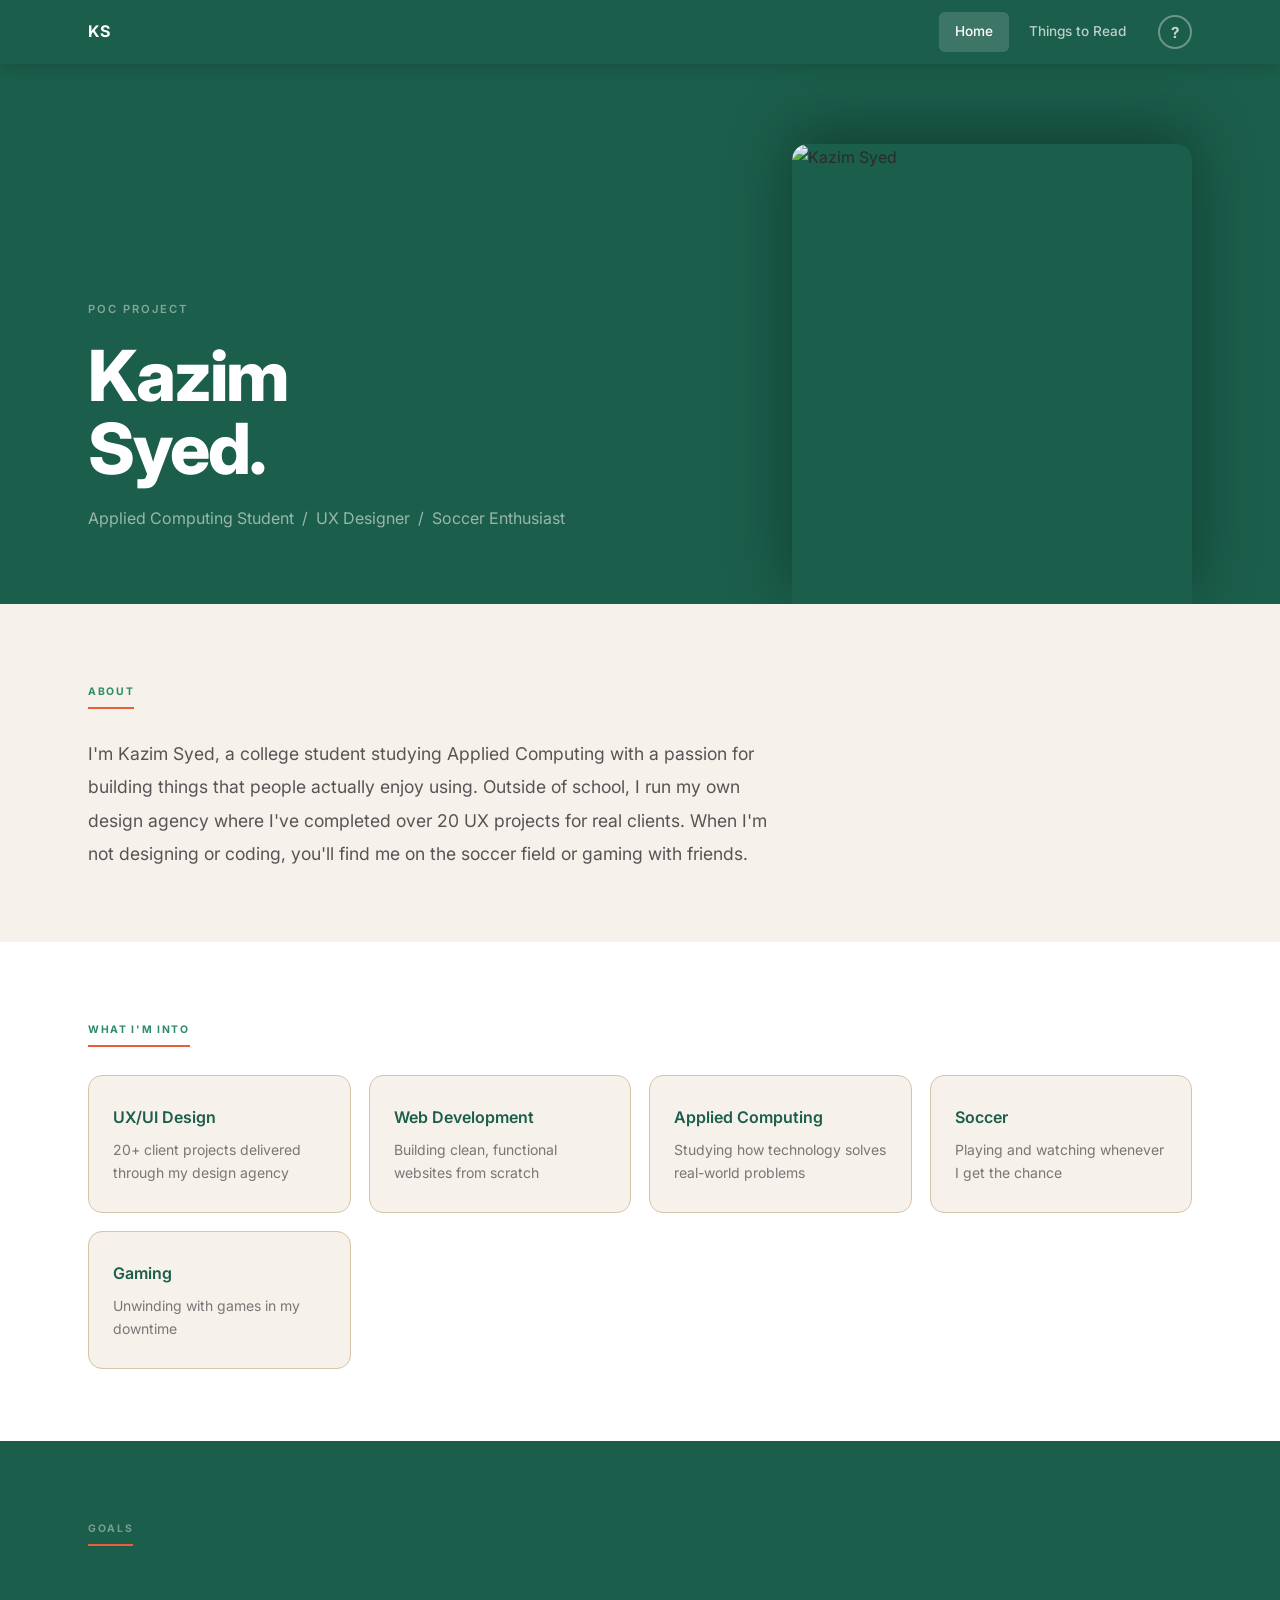
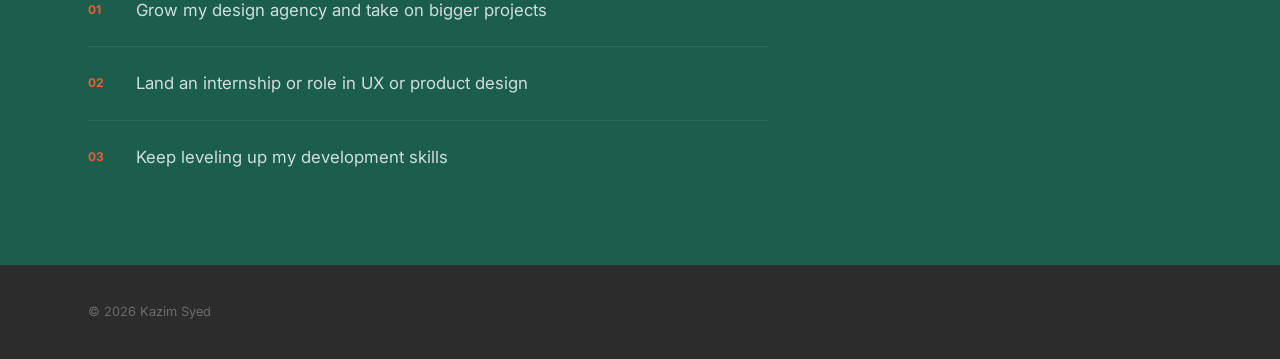
==== commit 40206e93: "Change eyebrow text to PoC Project" ====
--- a/index.html
+++ b/index.html
@@ -58,7 +58,7 @@
   <header class="hero">
     <div class="hero-inner">
       <div class="hero-text">
-        <span class="eyebrow">Portfolio</span>
+        <span class="eyebrow">PoC Project</span>
         <h1>Kazim<br>Syed.</h1>
         <p class="tagline">Applied Computing Student &nbsp;/&nbsp; UX Designer &nbsp;/&nbsp; Soccer Enthusiast</p>
       </div>
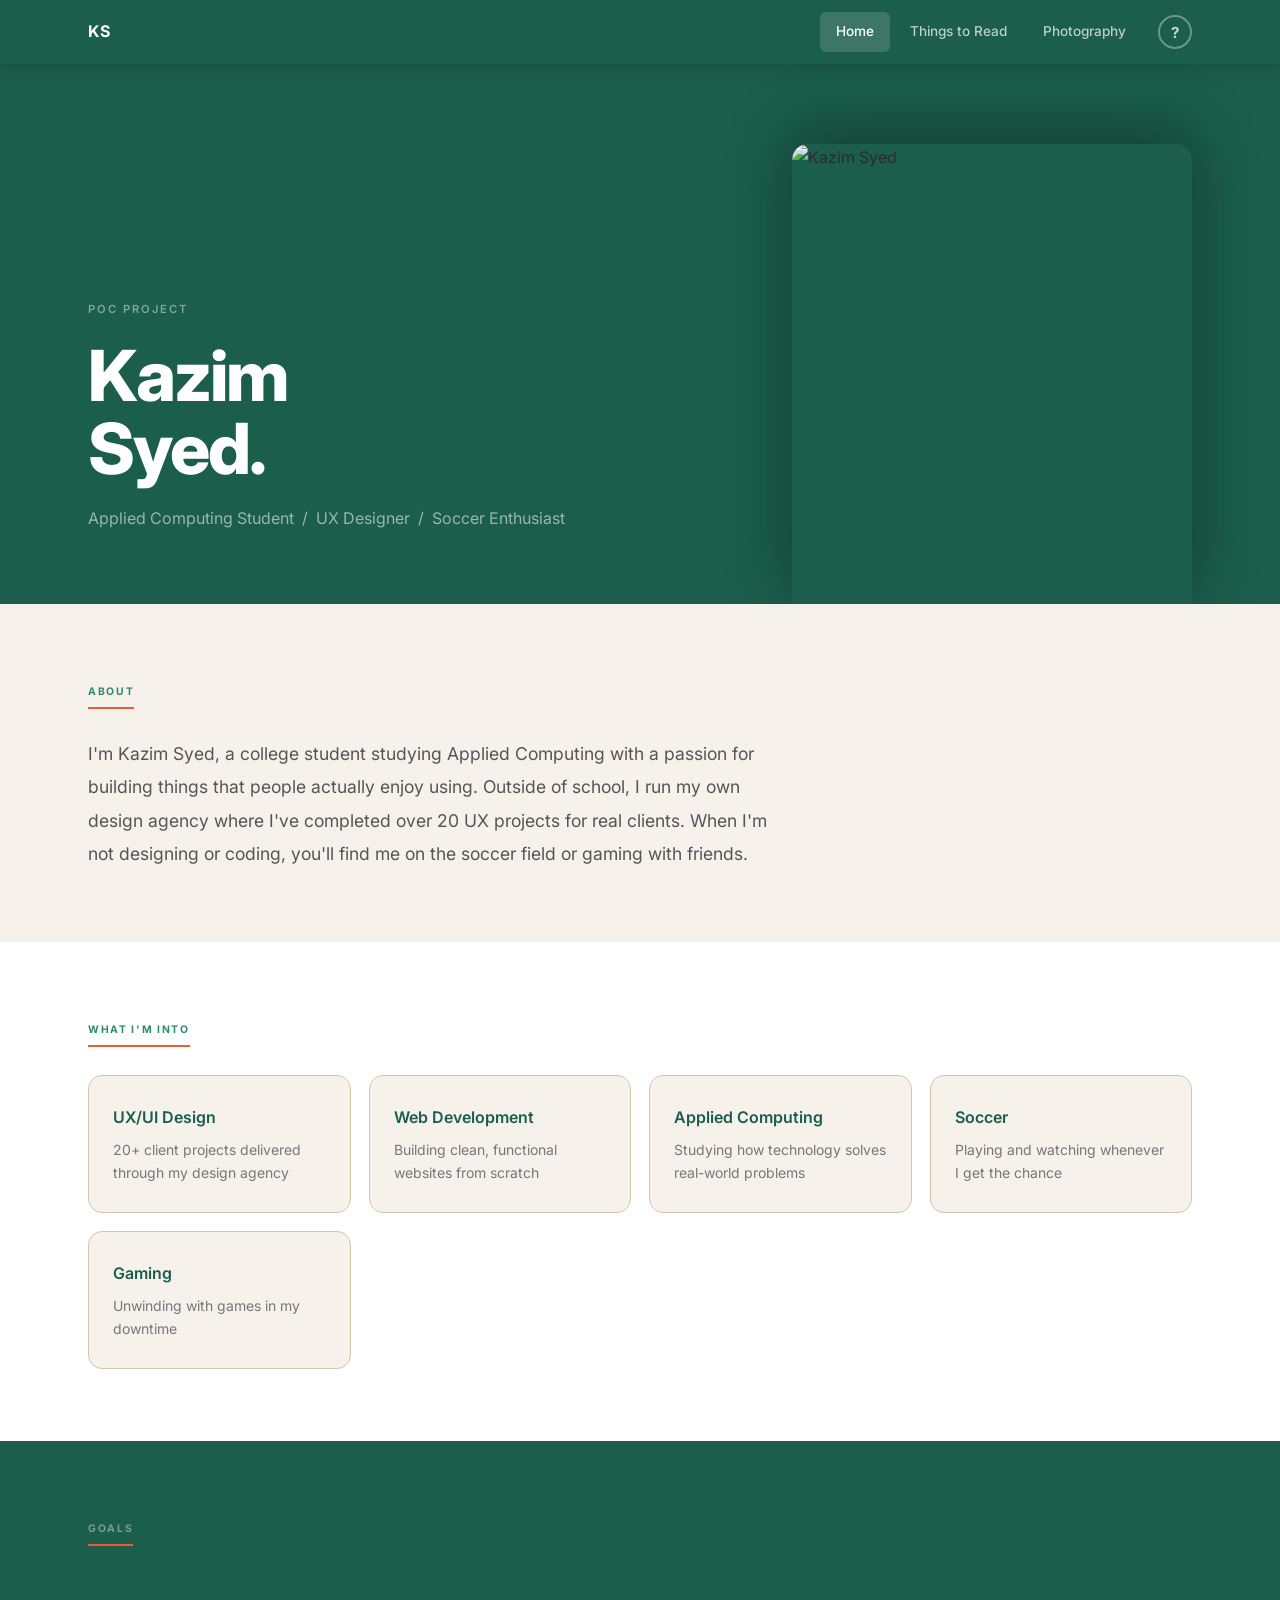
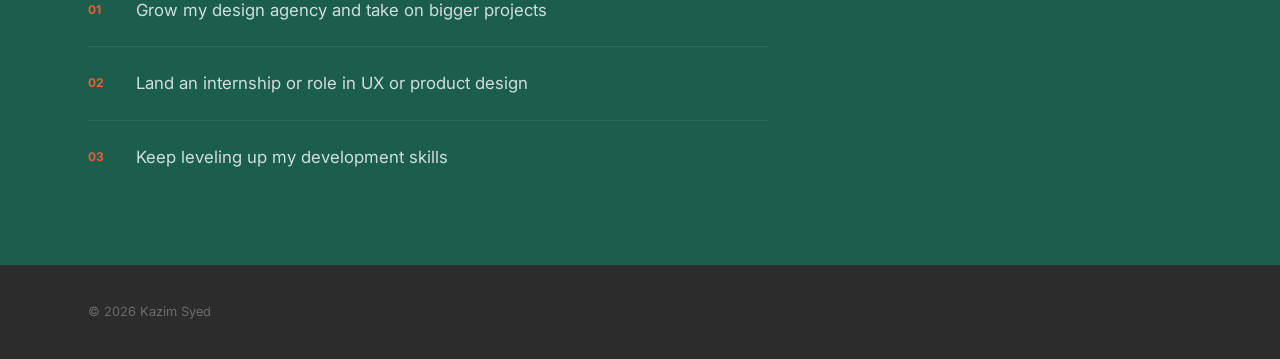
==== commit ba051eaf: "Add photography page with Banff gallery New photography.html page with personal write-up, a 3-photo " ====
--- a/index.html
+++ b/index.html
@@ -14,6 +14,7 @@
       <ul class="nav-list" role="menubar">
         <li role="none"><a href="index.html" role="menuitem" tabindex="0" accesskey="h" aria-current="page">Home</a></li>
         <li role="none"><a href="reading.html" role="menuitem" tabindex="0" accesskey="r">Things to Read</a></li>
+        <li role="none"><a href="photography.html" role="menuitem" tabindex="0" accesskey="p">Photography</a></li>
       </ul>
       <button class="nav-help" id="help-btn" aria-label="Keyboard shortcuts" aria-haspopup="dialog" aria-expanded="false">?</button>
     </div>
@@ -41,6 +42,7 @@
           <tr><td><kbd>↑</kbd> / <kbd>↓</kbd> on reading page</td><td>Move up and down through the reading list links</td></tr>
           <tr><td><kbd>Alt</kbd> + <kbd>H</kbd></td><td>Jump directly to the Home page</td></tr>
           <tr><td><kbd>Alt</kbd> + <kbd>R</kbd></td><td>Jump directly to Things to Read</td></tr>
+          <tr><td><kbd>Alt</kbd> + <kbd>P</kbd></td><td>Jump directly to Photography</td></tr>
           <tr><td><kbd>Esc</kbd></td><td>Close this help panel</td></tr>
         </tbody>
       </table>
--- a/styles/style.css
+++ b/styles/style.css
@@ -381,6 +381,76 @@
   font-weight: 400;
 }
 
+/* ── PHOTOGRAPHY ── */
+.section-photo-feature {
+  background: #fff;
+}
+
+.photo-intro {
+  font-size: 1.05rem;
+  color: #555;
+  line-height: 1.9;
+  max-width: 700px;
+  margin-bottom: 52px;
+}
+
+.photo-grid {
+  display: grid;
+  grid-template-columns: 1fr 1fr;
+  grid-template-rows: auto auto;
+  gap: 20px;
+}
+
+.photo-card--wide {
+  grid-column: 1 / -1;
+}
+
+.photo-card {
+  margin: 0;
+  border-radius: 16px;
+  overflow: hidden;
+  background: var(--linen);
+  border: 1px solid var(--sand);
+  transition: box-shadow 0.2s, transform 0.2s;
+}
+
+.photo-card:hover {
+  box-shadow: 0 16px 48px rgba(27, 94, 75, 0.14);
+  transform: translateY(-4px);
+}
+
+.photo-card img {
+  display: block;
+  width: 100%;
+  object-fit: cover;
+}
+
+.photo-card--wide img {
+  height: 500px;
+}
+
+.photo-card:not(.photo-card--wide) img {
+  height: 320px;
+}
+
+.photo-card figcaption {
+  padding: 18px 22px;
+  display: flex;
+  flex-direction: column;
+  gap: 4px;
+}
+
+.photo-title {
+  font-size: 0.95rem;
+  font-weight: 600;
+  color: var(--viridian);
+}
+
+.photo-meta {
+  font-size: 0.775rem;
+  color: #aaa;
+}
+
 /* ── FOOTER ── */
 footer {
   background: var(--soft-black);
